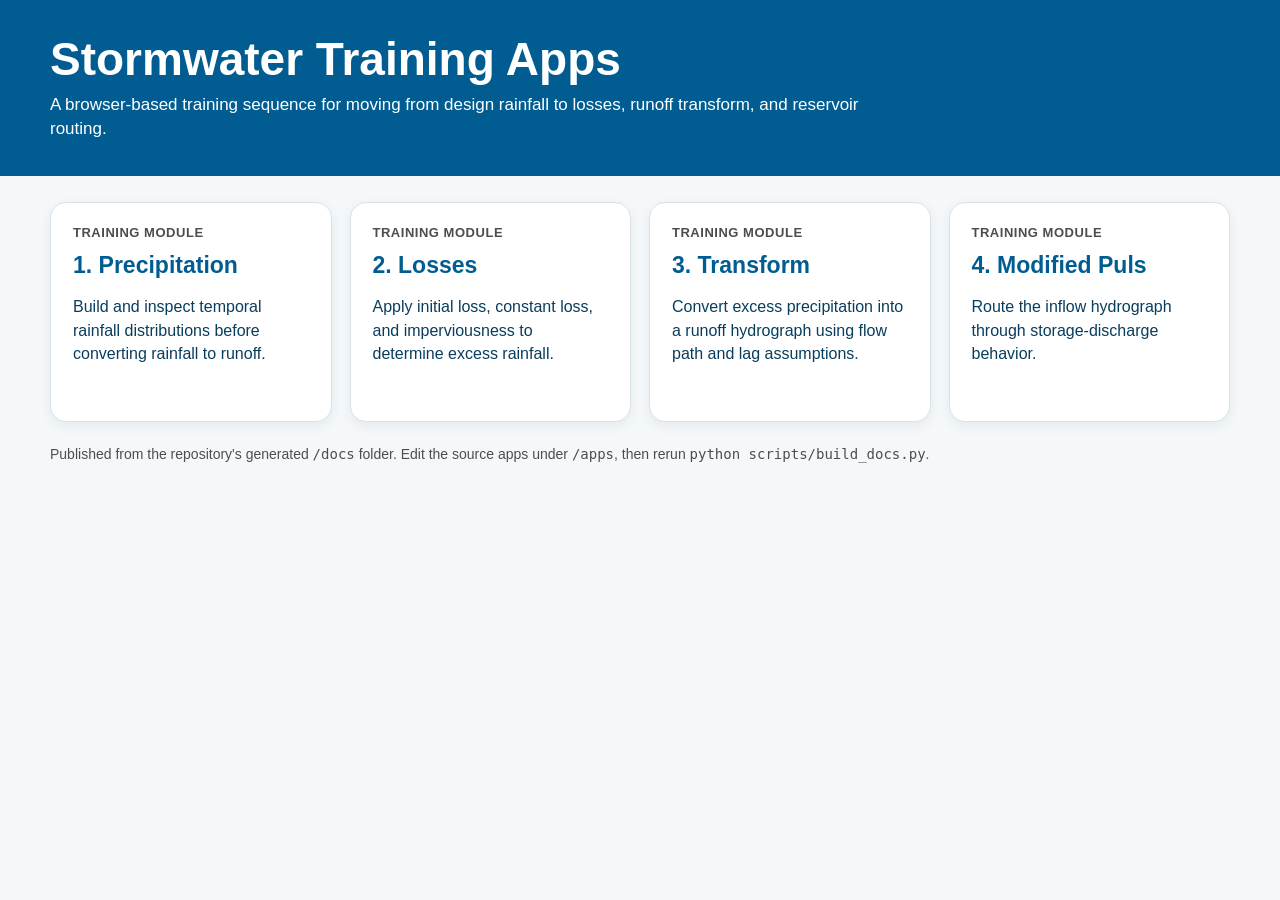
==== docs/index.html @ deebb7ea "Updated multi-page setup" ====
<!doctype html>
<html lang="en">
<head>
  <meta charset="utf-8">
  <meta name="viewport" content="width=device-width, initial-scale=1">
  <title>Stormwater Training Apps</title>
  <style>
    :root {
      --fni-blue: #015D91;
      --fni-green: #A9C945;
      --fni-navy: #093D5E;
      --neutral-blue: #93AFB4;
      --dark-gray: #4D4D4F;
      --bg: #f5f8fa;
      --card: #ffffff;
      --border: #d9e2e8;
    }

    * {
      box-sizing: border-box;
    }

    body {
      margin: 0;
      font-family: Arial, sans-serif;
      color: var(--fni-navy);
      background: var(--bg);
    }

    header {
      background: var(--fni-blue);
      color: white;
      padding: 34px 24px;
    }

    .wrap {
      max-width: 1180px;
      margin: 0 auto;
    }

    h1 {
      margin: 0 0 8px;
      font-size: clamp(30px, 4vw, 46px);
      line-height: 1.1;
    }

    .intro {
      max-width: 850px;
      margin: 0;
      font-size: 17px;
      line-height: 1.45;
    }

    main {
      padding: 26px 24px 42px;
    }

    .sequence {
      display: grid;
      grid-template-columns: repeat(4, minmax(0, 1fr));
      gap: 18px;
    }

    .card {
      display: block;
      min-height: 220px;
      padding: 22px;
      color: inherit;
      text-decoration: none;
      background: var(--card);
      border: 1px solid var(--border);
      border-radius: 16px;
      box-shadow: 0 4px 12px rgba(9, 61, 94, 0.08);
      transition: transform 120ms ease, box-shadow 120ms ease;
    }

    .card:hover {
      transform: translateY(-2px);
      box-shadow: 0 8px 18px rgba(9, 61, 94, 0.13);
    }

    .eyebrow {
      color: var(--dark-gray);
      font-size: 13px;
      font-weight: 700;
      letter-spacing: 0.04em;
      text-transform: uppercase;
    }

    h2 {
      margin: 12px 0 10px;
      color: var(--fni-blue);
      font-size: 23px;
      line-height: 1.2;
    }

    p {
      line-height: 1.45;
    }

    .note {
      margin-top: 22px;
      color: var(--dark-gray);
      font-size: 14px;
    }

    @media (max-width: 1000px) {
      .sequence {
        grid-template-columns: repeat(2, minmax(0, 1fr));
      }
    }

    @media (max-width: 620px) {
      .sequence {
        grid-template-columns: 1fr;
      }
    }
  </style>
</head>
<body>
  <header>
    <div class="wrap">
      <h1>Stormwater Training Apps</h1>
      <p class="intro">
        A browser-based training sequence for moving from design rainfall to losses,
        runoff transform, and reservoir routing.
      </p>
    </div>
  </header>

  <main>
    <div class="wrap">
      <section class="sequence" aria-label="Training sequence">
        
        <a class="card" href="precipitation/">
          <div class="eyebrow">Training module</div>
          <h2>1. Precipitation</h2>
          <p>Build and inspect temporal rainfall distributions before converting rainfall to runoff.</p>
        </a>
        

        <a class="card" href="losses/">
          <div class="eyebrow">Training module</div>
          <h2>2. Losses</h2>
          <p>Apply initial loss, constant loss, and imperviousness to determine excess rainfall.</p>
        </a>
        

        <a class="card" href="transform/">
          <div class="eyebrow">Training module</div>
          <h2>3. Transform</h2>
          <p>Convert excess precipitation into a runoff hydrograph using flow path and lag assumptions.</p>
        </a>
        

        <a class="card" href="modified-puls/">
          <div class="eyebrow">Training module</div>
          <h2>4. Modified Puls</h2>
          <p>Route the inflow hydrograph through storage-discharge behavior.</p>
        </a>
        
      </section>

      <p class="note">
        Published from the repository's generated <code>/docs</code> folder.
        Edit the source apps under <code>/apps</code>, then rerun
        <code>python scripts/build_docs.py</code>.
      </p>
    </div>
  </main>
</body>
</html>
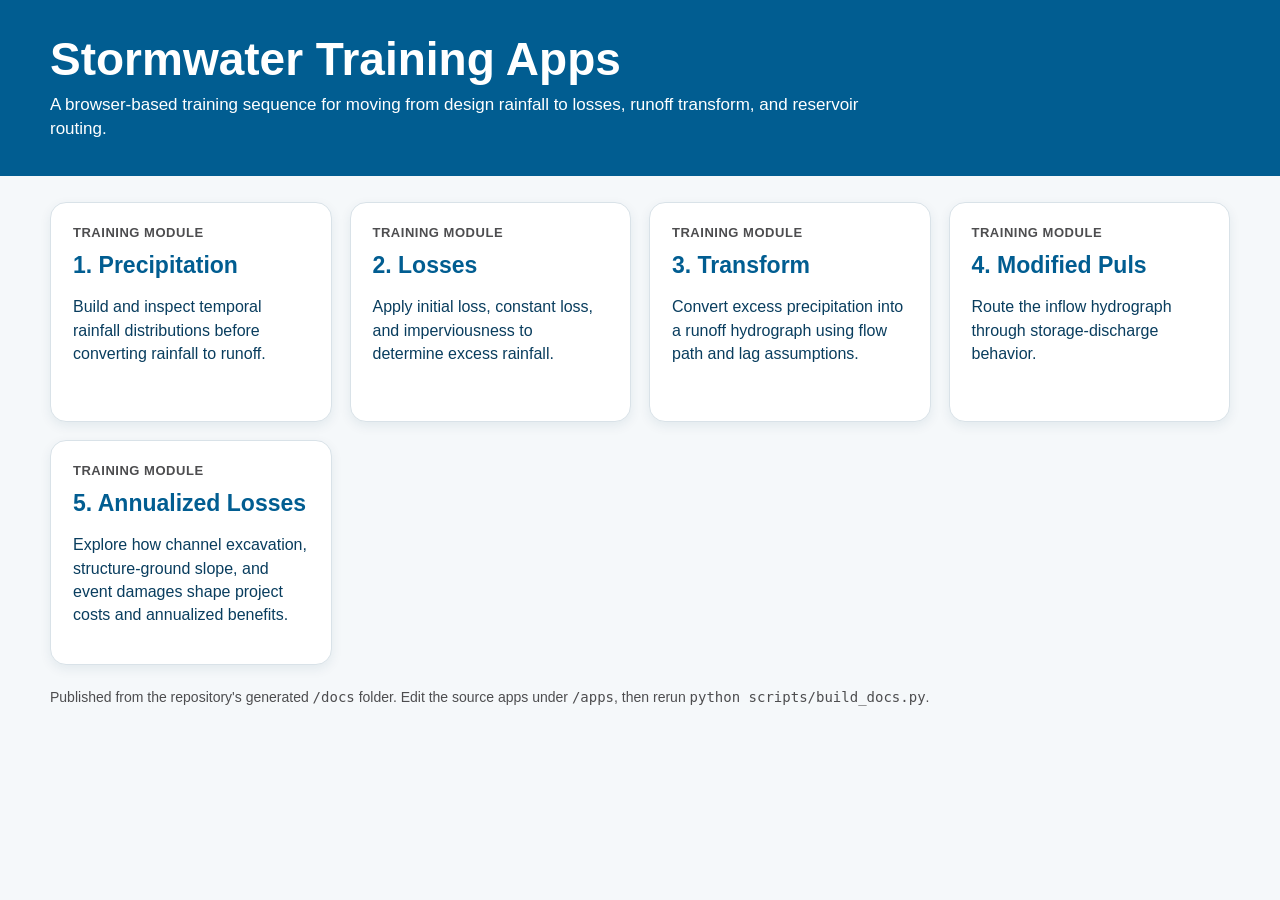
==== commit b7af056f: "Add annualized losses training page" ====
--- a/docs/index.html
+++ b/docs/index.html
@@ -131,34 +131,41 @@
   <main>
     <div class="wrap">
       <section class="sequence" aria-label="Training sequence">
-        
+
         <a class="card" href="precipitation/">
           <div class="eyebrow">Training module</div>
           <h2>1. Precipitation</h2>
           <p>Build and inspect temporal rainfall distributions before converting rainfall to runoff.</p>
         </a>
-        
+
 
         <a class="card" href="losses/">
           <div class="eyebrow">Training module</div>
           <h2>2. Losses</h2>
           <p>Apply initial loss, constant loss, and imperviousness to determine excess rainfall.</p>
         </a>
-        
+
 
         <a class="card" href="transform/">
           <div class="eyebrow">Training module</div>
           <h2>3. Transform</h2>
           <p>Convert excess precipitation into a runoff hydrograph using flow path and lag assumptions.</p>
         </a>
-        
+
 
         <a class="card" href="modified-puls/">
           <div class="eyebrow">Training module</div>
           <h2>4. Modified Puls</h2>
           <p>Route the inflow hydrograph through storage-discharge behavior.</p>
         </a>
-        
+
+
+        <a class="card" href="annualized-losses/">
+          <div class="eyebrow">Training module</div>
+          <h2>5. Annualized Losses</h2>
+          <p>Explore how channel excavation, structure-ground slope, and event damages shape project costs and annualized benefits.</p>
+        </a>
+
       </section>
 
       <p class="note">
